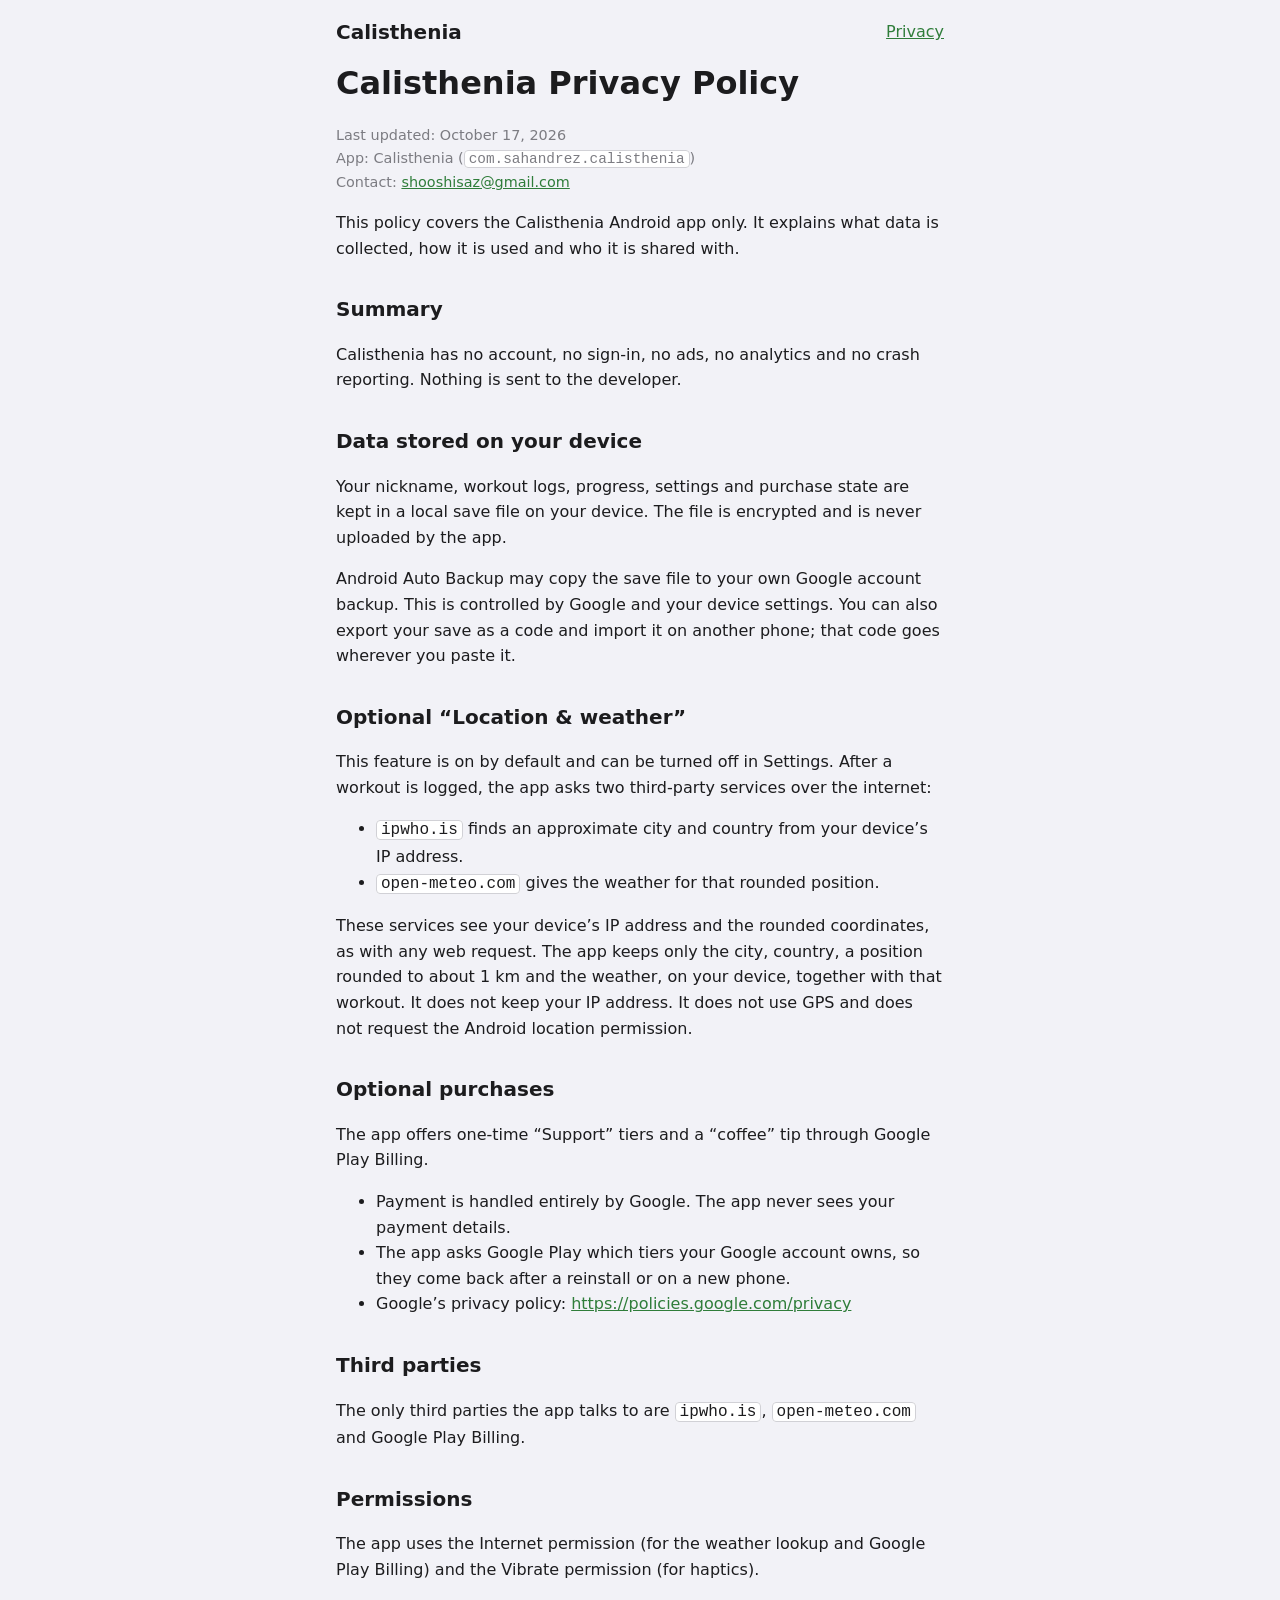
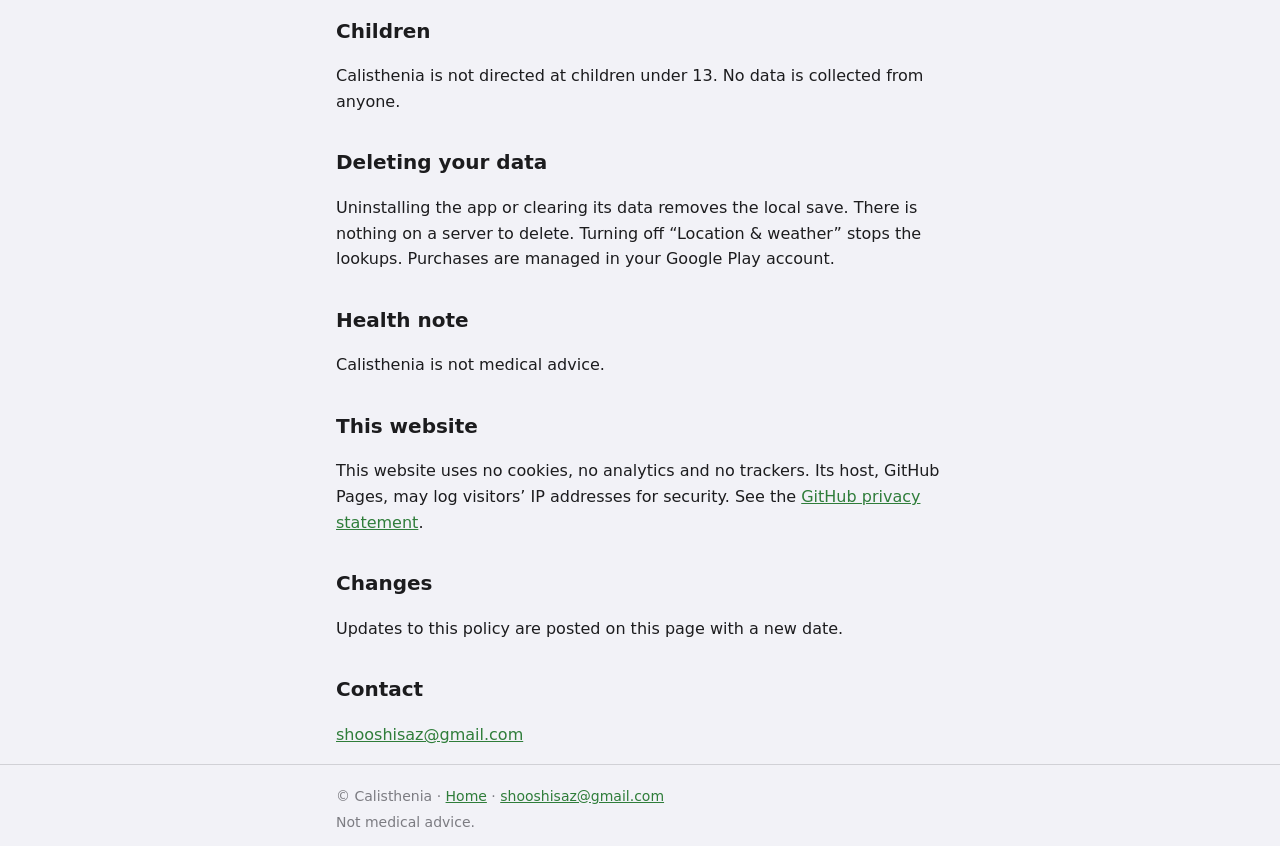
==== privacy/index.html @ 83250d25 "Initial commit" ====
<!doctype html>
<html lang="en">
<head>
  <meta charset="utf-8">
  <meta name="viewport" content="width=device-width, initial-scale=1">
  <title>Calisthenia Privacy Policy</title>
  <meta name="description" content="Privacy policy for the Calisthenia Android app.">
  <link rel="stylesheet" href="../assets/style.css">
</head>
<body>
  <header class="site">
    <div class="wrap">
      <a class="brand" href="../index.html">Calisthenia</a>
      <a href="index.html">Privacy</a>
    </div>
  </header>

  <main class="wrap policy">
    <h1>Calisthenia Privacy Policy</h1>
    <p class="meta">
      Last updated: October 17, 2026<br>
      App: Calisthenia (<code>com.sahandrez.calisthenia</code>)<br>
      Contact: <a href="mailto:shooshisaz@gmail.com">shooshisaz@gmail.com</a>
    </p>
    <p>This policy covers the Calisthenia Android app only. It explains what data is collected, how it is used and who it is shared with.</p>

    <h2>Summary</h2>
    <p>Calisthenia has no account, no sign-in, no ads, no analytics and no crash reporting. Nothing is sent to the developer.</p>

    <h2>Data stored on your device</h2>
    <p>Your nickname, workout logs, progress, settings and purchase state are kept in a local save file on your device. The file is encrypted and is never uploaded by the app.</p>
    <p>Android Auto Backup may copy the save file to your own Google account backup. This is controlled by Google and your device settings. You can also export your save as a code and import it on another phone; that code goes wherever you paste it.</p>

    <h2>Optional &ldquo;Location &amp; weather&rdquo;</h2>
    <p>This feature is on by default and can be turned off in Settings. After a workout is logged, the app asks two third-party services over the internet:</p>
    <ul>
      <li><code>ipwho.is</code> finds an approximate city and country from your device&rsquo;s IP address.</li>
      <li><code>open-meteo.com</code> gives the weather for that rounded position.</li>
    </ul>
    <p>These services see your device&rsquo;s IP address and the rounded coordinates, as with any web request. The app keeps only the city, country, a position rounded to about 1 km and the weather, on your device, together with that workout. It does not keep your IP address. It does not use GPS and does not request the Android location permission.</p>

    <h2>Optional purchases</h2>
    <p>The app offers one-time &ldquo;Support&rdquo; tiers and a &ldquo;coffee&rdquo; tip through Google Play Billing.</p>
    <ul>
      <li>Payment is handled entirely by Google. The app never sees your payment details.</li>
      <li>The app asks Google Play which tiers your Google account owns, so they come back after a reinstall or on a new phone.</li>
      <li>Google&rsquo;s privacy policy: <a href="https://policies.google.com/privacy">https://policies.google.com/privacy</a></li>
    </ul>

    <h2>Third parties</h2>
    <p>The only third parties the app talks to are <code>ipwho.is</code>, <code>open-meteo.com</code> and Google Play Billing.</p>

    <h2>Permissions</h2>
    <p>The app uses the Internet permission (for the weather lookup and Google Play Billing) and the Vibrate permission (for haptics).</p>

    <h2>Children</h2>
    <p>Calisthenia is not directed at children under 13. No data is collected from anyone.</p>

    <h2>Deleting your data</h2>
    <p>Uninstalling the app or clearing its data removes the local save. There is nothing on a server to delete. Turning off &ldquo;Location &amp; weather&rdquo; stops the lookups. Purchases are managed in your Google Play account.</p>

    <h2>Health note</h2>
    <p>Calisthenia is not medical advice.</p>

    <h2>This website</h2>
    <p>This website uses no cookies, no analytics and no trackers. Its host, GitHub Pages, may log visitors&rsquo; IP addresses for security. See the <a href="https://docs.github.com/en/site-policy/privacy-policies/github-general-privacy-statement">GitHub privacy statement</a>.</p>

    <h2>Changes</h2>
    <p>Updates to this policy are posted on this page with a new date.</p>

    <h2>Contact</h2>
    <p><a href="mailto:shooshisaz@gmail.com">shooshisaz@gmail.com</a></p>
  </main>

  <footer class="site">
    <div class="wrap">
      <p>&copy; Calisthenia &middot; <a href="../index.html">Home</a> &middot; <a href="mailto:shooshisaz@gmail.com">shooshisaz@gmail.com</a></p>
      <p>Not medical advice.</p>
    </div>
  </footer>
</body>
</html>
---- assets/style.css ----
:root {
  --accent: #6cc070;
  --accent-hover: #3f9d4a;
  --on-accent: #25361f;
  --bg: #f2f2f7;
  --surface: #ffffff;
  --border: #d1d1d6;
  --text: #1c1c1e;
  --dim: #7c7c82;
  --link: #2f7d3a;
}

@media (prefers-color-scheme: dark) {
  :root {
    --accent: #9be15d;
    --accent-hover: #b4ec7e;
    --on-accent: #1a2a17;
    --bg: #000000;
    --surface: #1c1c1e;
    --border: #3a3a3c;
    --text: #f2f2f7;
    --dim: #98989f;
    --link: #9be15d;
  }
}

* { box-sizing: border-box; }

body {
  margin: 0;
  background: var(--bg);
  color: var(--text);
  font: 1rem/1.6 system-ui, -apple-system, "Segoe UI", Roboto, sans-serif;
}

a { color: var(--link); }

.wrap {
  max-width: 40rem;
  margin: 0 auto;
  padding: 0 1rem;
}

header.site, footer.site {
  padding: 1rem 0;
}

header.site .wrap {
  display: flex;
  justify-content: space-between;
  align-items: center;
}

.brand {
  font-weight: 700;
  font-size: 1.25rem;
  color: var(--text);
  text-decoration: none;
}

main { padding: 2rem 0 3rem; }

.hero h1 {
  font-size: clamp(2rem, 8vw, 3rem);
  line-height: 1.15;
  margin: 0 0 1rem;
}

.hero .accent { color: var(--accent); }

.lead { font-size: 1.15rem; }

.badge {
  display: inline-block;
  margin: 1rem 0;
  padding: 0.7rem 1.2rem;
  border-radius: 0.6rem;
  background: var(--accent);
  color: var(--on-accent);
  font-weight: 700;
  opacity: 0.85;
}

.card {
  background: var(--surface);
  border: 1px solid var(--border);
  border-radius: 0.75rem;
  padding: 1rem 1.25rem;
  margin-top: 1.5rem;
}

.card p { margin: 0; }

footer.site {
  border-top: 1px solid var(--border);
  color: var(--dim);
  font-size: 0.875rem;
}

footer.site p { margin: 0.25rem 0; }

/* Privacy page */
.policy h1 { font-size: 2rem; line-height: 1.2; margin-top: 0; }
.policy h2 { font-size: 1.25rem; margin-top: 2rem; }
.policy .meta { color: var(--dim); font-size: 0.9rem; }
.policy code { background: var(--surface); border: 1px solid var(--border); border-radius: 0.25rem; padding: 0 0.25rem; }
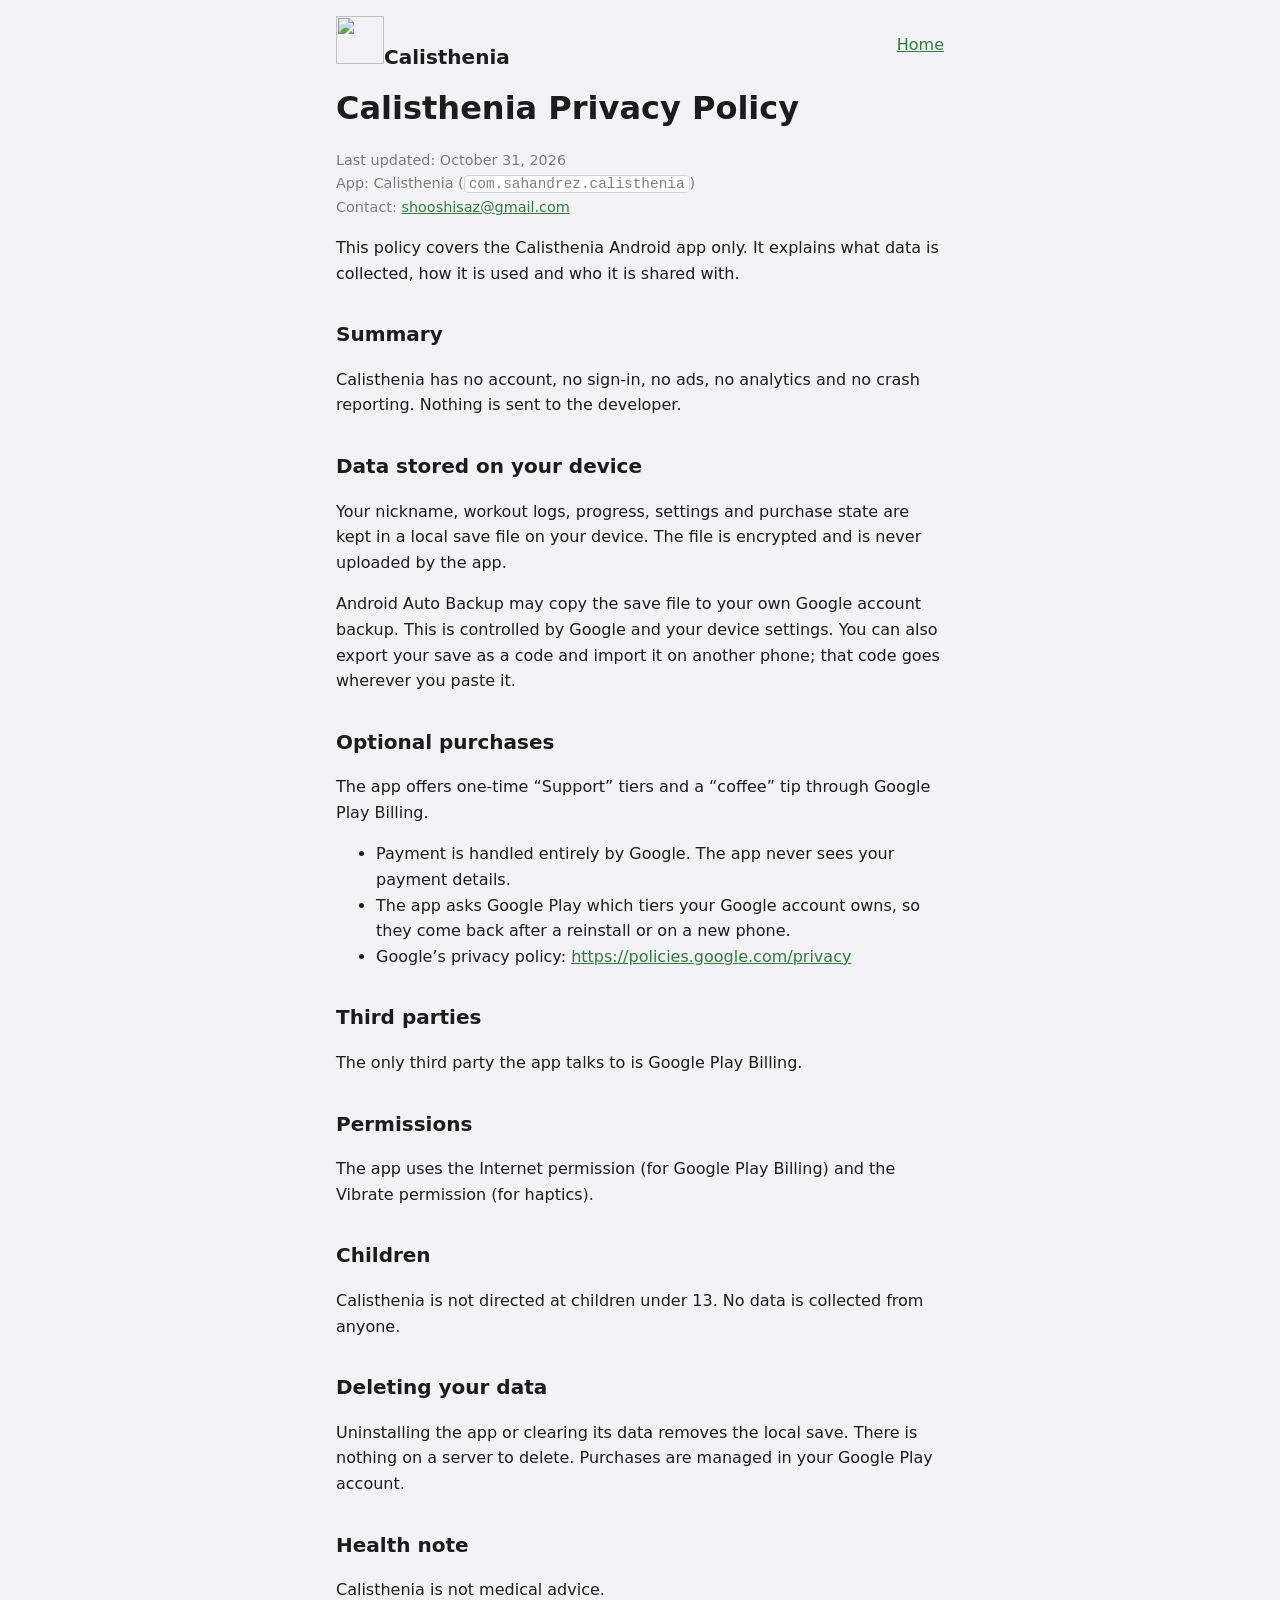
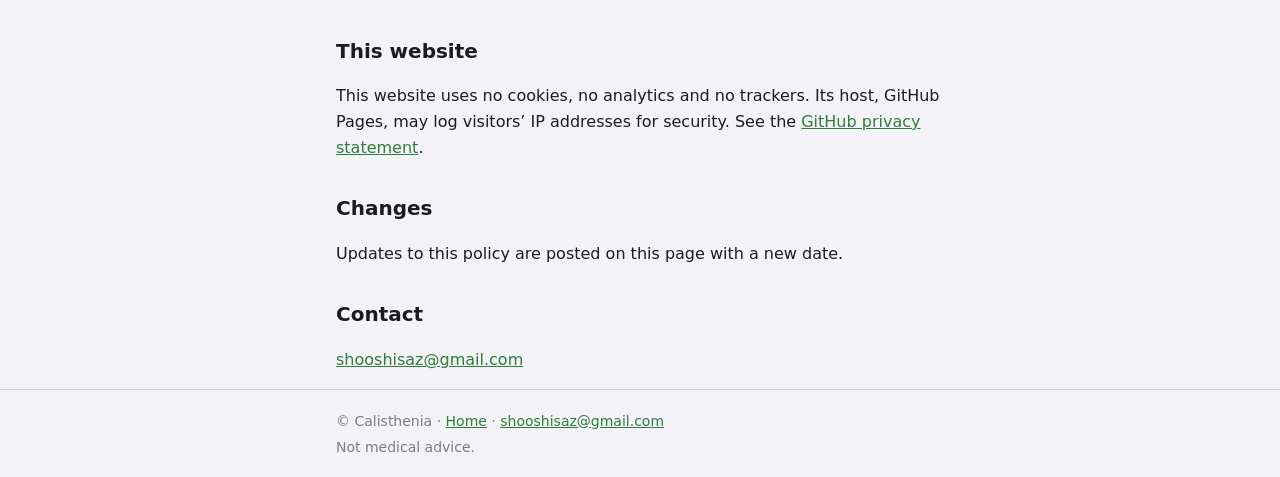
==== commit f1f010ce: "Update the privacy page" ====
--- a/privacy/index.html
+++ b/privacy/index.html
@@ -5,20 +5,22 @@
   <meta name="viewport" content="width=device-width, initial-scale=1">
   <title>Calisthenia Privacy Policy</title>
   <meta name="description" content="Privacy policy for the Calisthenia Android app.">
+  <link rel="icon" type="image/png" sizes="32x32" href="../assets/favicon-32.png">
+  <link rel="canonical" href="https://sahandrez.github.io/calisthenia/privacy/">
   <link rel="stylesheet" href="../assets/style.css">
 </head>
-<body>
+<body class="policy-page">
   <header class="site">
     <div class="wrap">
-      <a class="brand" href="../index.html">Calisthenia</a>
-      <a href="index.html">Privacy</a>
+      <a class="brand" href="../index.html"><img src="../media/brand/icon_192.png" width="48" height="48" alt="">Calisthenia</a>
+      <nav class="main" aria-label="Main"><a href="../index.html">Home</a></nav>
     </div>
   </header>
 
   <main class="wrap policy">
     <h1>Calisthenia Privacy Policy</h1>
     <p class="meta">
-      Last updated: October 17, 2026<br>
+      Last updated: October 31, 2026<br>
       App: Calisthenia (<code>com.sahandrez.calisthenia</code>)<br>
       Contact: <a href="mailto:shooshisaz@gmail.com">shooshisaz@gmail.com</a>
     </p>
@@ -31,14 +33,6 @@
     <p>Your nickname, workout logs, progress, settings and purchase state are kept in a local save file on your device. The file is encrypted and is never uploaded by the app.</p>
     <p>Android Auto Backup may copy the save file to your own Google account backup. This is controlled by Google and your device settings. You can also export your save as a code and import it on another phone; that code goes wherever you paste it.</p>
 
-    <h2>Optional &ldquo;Location &amp; weather&rdquo;</h2>
-    <p>This feature is on by default and can be turned off in Settings. After a workout is logged, the app asks two third-party services over the internet:</p>
-    <ul>
-      <li><code>ipwho.is</code> finds an approximate city and country from your device&rsquo;s IP address.</li>
-      <li><code>open-meteo.com</code> gives the weather for that rounded position.</li>
-    </ul>
-    <p>These services see your device&rsquo;s IP address and the rounded coordinates, as with any web request. The app keeps only the city, country, a position rounded to about 1 km and the weather, on your device, together with that workout. It does not keep your IP address. It does not use GPS and does not request the Android location permission.</p>
-
     <h2>Optional purchases</h2>
     <p>The app offers one-time &ldquo;Support&rdquo; tiers and a &ldquo;coffee&rdquo; tip through Google Play Billing.</p>
     <ul>
@@ -48,16 +42,16 @@
     </ul>
 
     <h2>Third parties</h2>
-    <p>The only third parties the app talks to are <code>ipwho.is</code>, <code>open-meteo.com</code> and Google Play Billing.</p>
+    <p>The only third party the app talks to is Google Play Billing.</p>
 
     <h2>Permissions</h2>
-    <p>The app uses the Internet permission (for the weather lookup and Google Play Billing) and the Vibrate permission (for haptics).</p>
+    <p>The app uses the Internet permission (for Google Play Billing) and the Vibrate permission (for haptics).</p>
 
     <h2>Children</h2>
     <p>Calisthenia is not directed at children under 13. No data is collected from anyone.</p>
 
     <h2>Deleting your data</h2>
-    <p>Uninstalling the app or clearing its data removes the local save. There is nothing on a server to delete. Turning off &ldquo;Location &amp; weather&rdquo; stops the lookups. Purchases are managed in your Google Play account.</p>
+    <p>Uninstalling the app or clearing its data removes the local save. There is nothing on a server to delete. Purchases are managed in your Google Play account.</p>
 
     <h2>Health note</h2>
     <p>Calisthenia is not medical advice.</p>
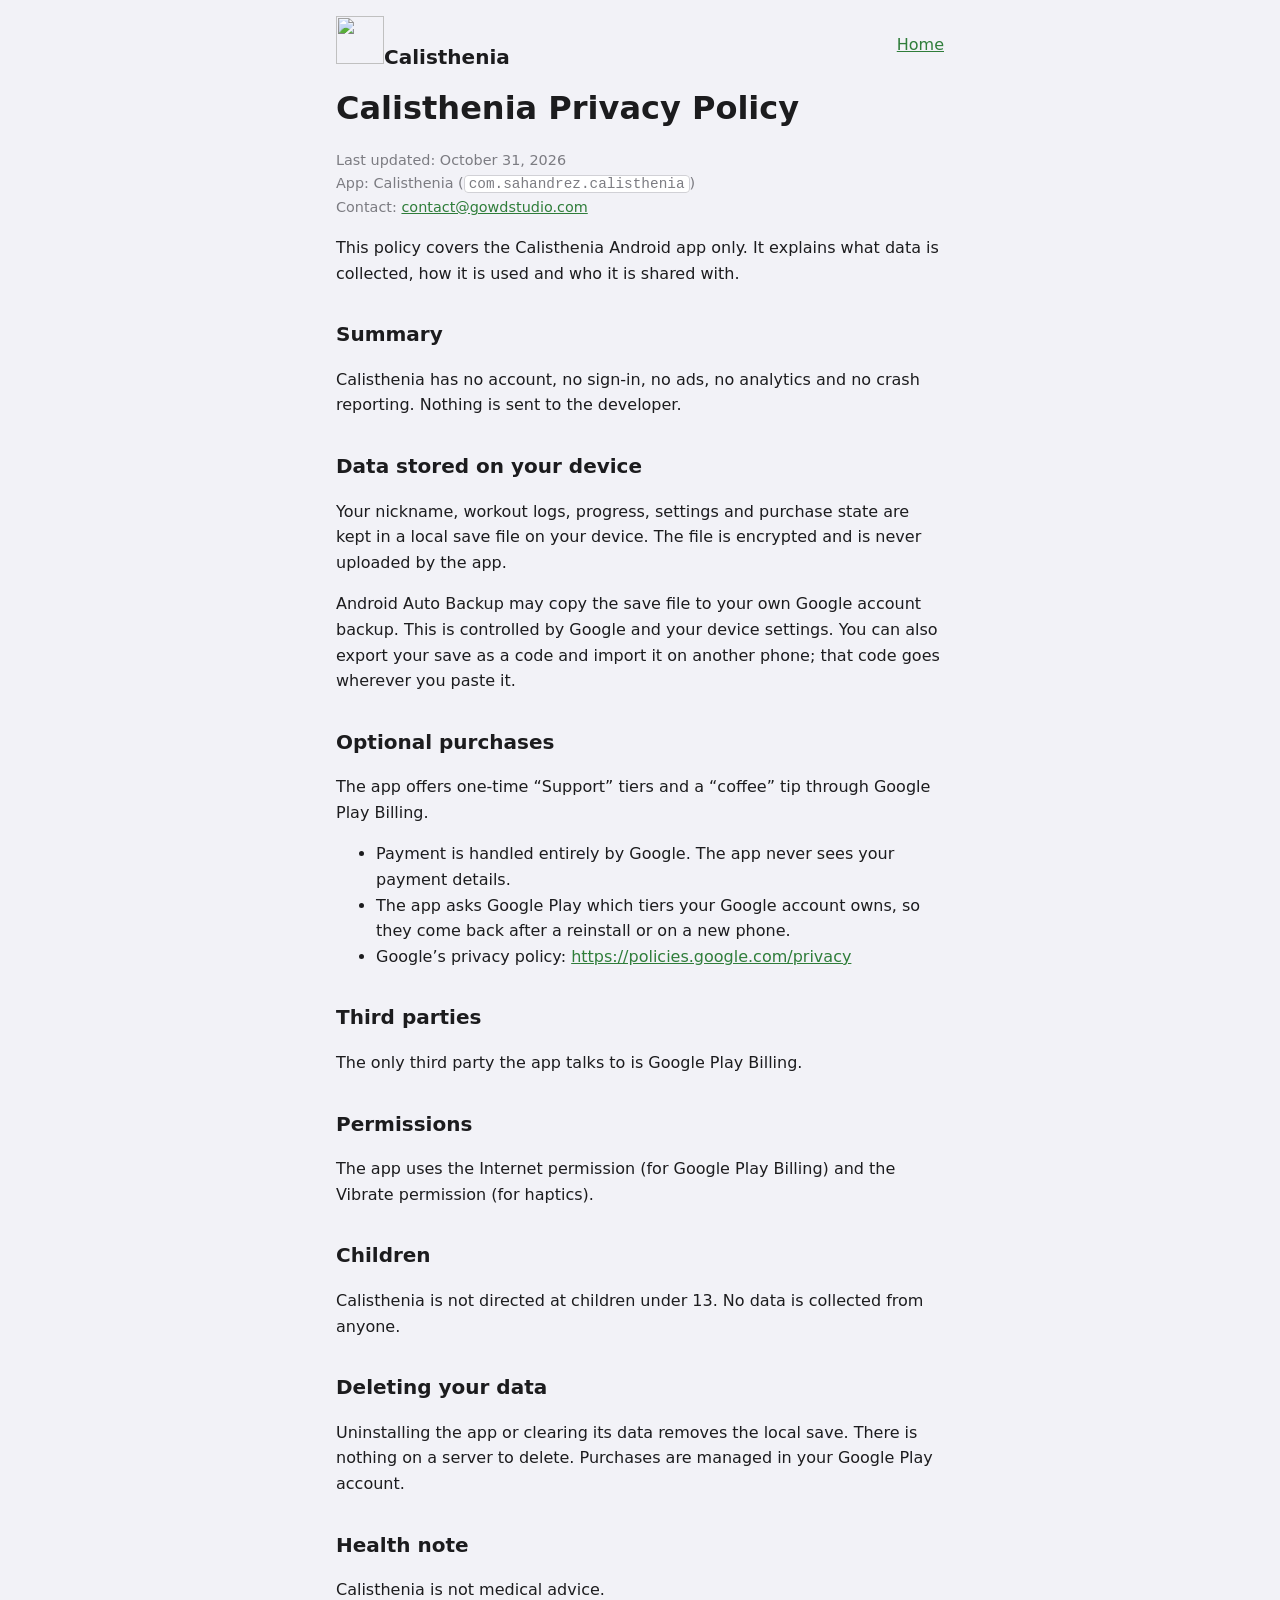
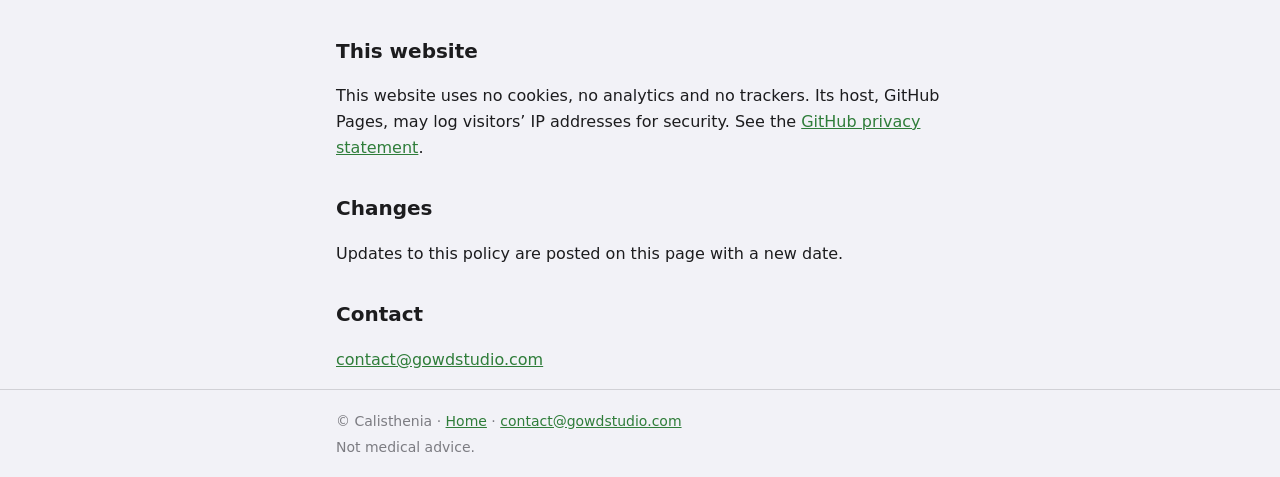
==== commit 548fc6bc: "Update email" ====
--- a/privacy/index.html
+++ b/privacy/index.html
@@ -22,7 +22,7 @@
     <p class="meta">
       Last updated: October 31, 2026<br>
       App: Calisthenia (<code>com.sahandrez.calisthenia</code>)<br>
-      Contact: <a href="mailto:shooshisaz@gmail.com">shooshisaz@gmail.com</a>
+      Contact: <a href="mailto:contact@gowdstudio.com">contact@gowdstudio.com</a>
     </p>
     <p>This policy covers the Calisthenia Android app only. It explains what data is collected, how it is used and who it is shared with.</p>
 
@@ -63,12 +63,12 @@
     <p>Updates to this policy are posted on this page with a new date.</p>
 
     <h2>Contact</h2>
-    <p><a href="mailto:shooshisaz@gmail.com">shooshisaz@gmail.com</a></p>
+    <p><a href="mailto:contact@gowdstudio.com">contact@gowdstudio.com</a></p>
   </main>
 
   <footer class="site">
     <div class="wrap">
-      <p>&copy; Calisthenia &middot; <a href="../index.html">Home</a> &middot; <a href="mailto:shooshisaz@gmail.com">shooshisaz@gmail.com</a></p>
+      <p>&copy; Calisthenia &middot; <a href="../index.html">Home</a> &middot; <a href="mailto:contact@gowdstudio.com">contact@gowdstudio.com</a></p>
       <p>Not medical advice.</p>
     </div>
   </footer>
